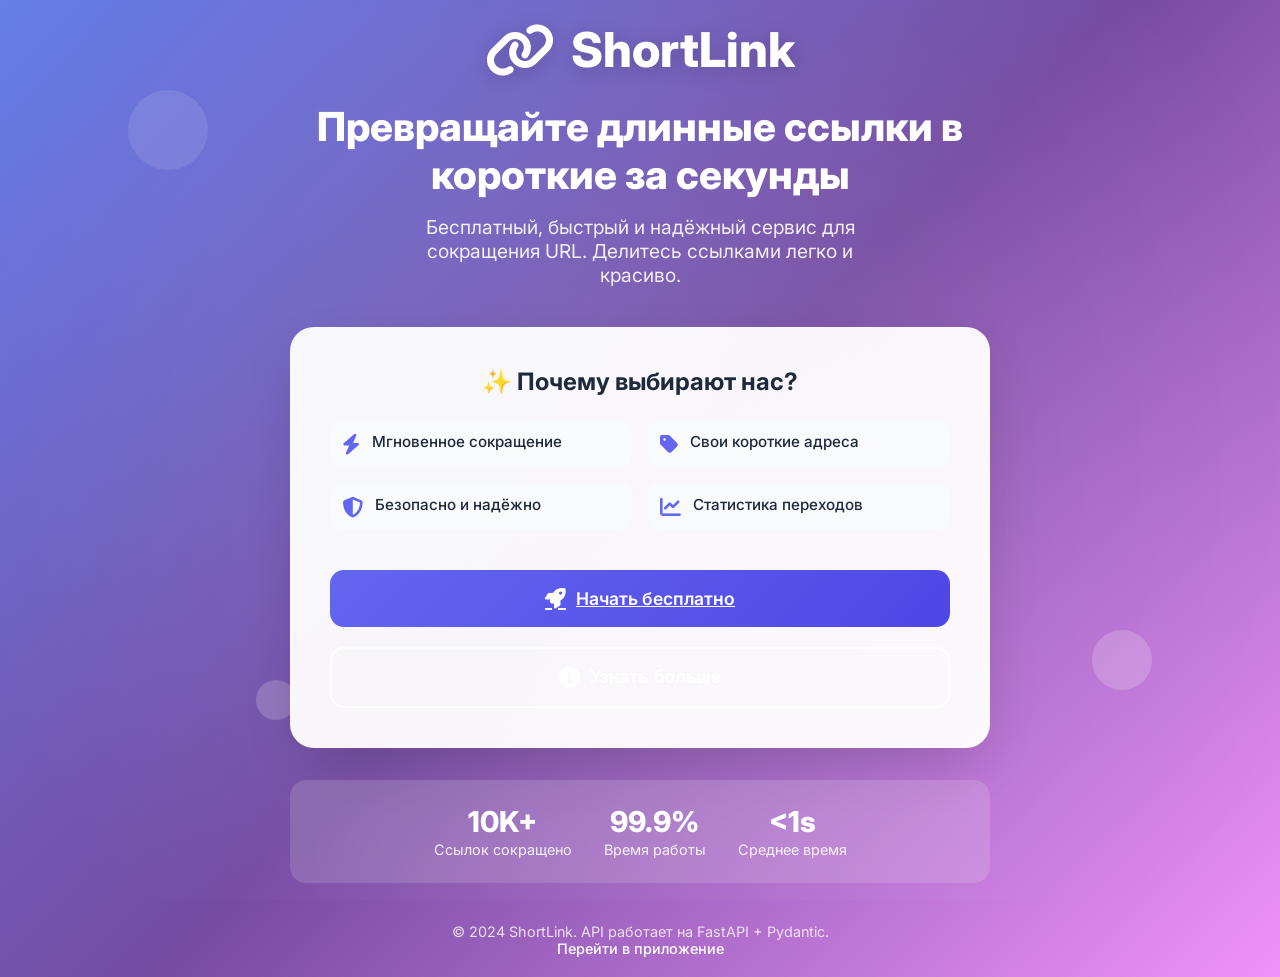
==== frontend/welcome.html @ db288b5a "add frontend" ====
<!DOCTYPE html>
<html lang="ru">
<head>
  <meta charset="UTF-8" />
  <meta name="viewport" content="width=device-width, initial-scale=1.0"/>
  <title>🔗 ShortLink — Сокращайте ссылки с умом</title>
  <link rel="stylesheet" href="css/welcome.css" />
  <link rel="stylesheet" href="https://cdnjs.cloudflare.com/ajax/libs/font-awesome/6.4.0/css/all.min.css"/>
</head>
<body>

  <div class="bg-animation"></div>


  <div class="floating"></div>
  <div class="floating"></div>
  <div class="floating"></div>


  <div class="welcome-container">

    <div class="welcome-logo">
      <i class="fas fa-link"></i>
      <span>ShortLink</span>
    </div>


    <h1 class="welcome-title">Превращайте длинные ссылки в короткие за секунды</h1>
    <p class="welcome-subtitle">
      Бесплатный, быстрый и надёжный сервис для сокращения URL.
      Делитесь ссылками легко и красиво.
    </p>


    <div class="welcome-card">
      <h3>✨ Почему выбирают нас?</h3>

      <div class="features">
        <div class="feature-item">
          <i class="fas fa-bolt"></i>
          <span>Мгновенное сокращение</span>
        </div>
        <div class="feature-item">
          <i class="fas fa-tag"></i>
          <span>Свои короткие адреса</span>
        </div>
        <div class="feature-item">
          <i class="fas fa-shield-alt"></i>
          <span>Безопасно и надёжно</span>
        </div>
        <div class="feature-item">
          <i class="fas fa-chart-line"></i>
          <span>Статистика переходов</span>
        </div>
      </div>


      <div class="btn-group">
        <a href="index.html" class="btn btn-hero" id="startBtn">
          <i class="fas fa-rocket"></i>
          <span>Начать бесплатно</span>
        </a>
        <button class="btn btn-outline-white btn-hero" id="learnBtn">
          <i class="fas fa-info-circle"></i>
          <span>Узнать больше</span>
        </button>
      </div>
    </div>


    <div class="welcome-stats">
      <div class="stat-item">
        <span class="value">10K+</span>
        <span class="label">Ссылок сокращено</span>
      </div>
      <div class="stat-item">
        <span class="value">99.9%</span>
        <span class="label">Время работы</span>
      </div>
      <div class="stat-item">
        <span class="value">&lt;1s</span>
        <span class="label">Среднее время</span>
      </div>
    </div>


    <footer class="welcome-footer">
      <p>© 2024 ShortLink. API работает на FastAPI + Pydantic.<br>
      <a href="index.html">Перейти в приложение</a></p>
    </footer>
  </div>

  <script type="module" src="js/welcome.js"></script>
</body>
</html>
---- frontend/css/welcome.css ----
/* css/welcome.css */
@import url('https://fonts.googleapis.com/css2?family=Inter:wght@400;500;600;700;800&display=swap');
@import './components.css';

:root {
  --primary: #6366f1;
  --primary-dark: #4f46e5;
  --secondary: #ec4899;
  --dark: #1e293b;
  --light: #f8fafc;
  --gray: #64748b;
  --shadow: 0 20px 60px -15px rgba(0,0,0,0.2);
  --radius: 24px;
  --transition: all 0.3s cubic-bezier(0.4, 0, 0.2, 1);
}

* { margin: 0; padding: 0; box-sizing: border-box; }

body {
  font-family: 'Inter', system-ui, -apple-system, sans-serif;
  background: linear-gradient(135deg, #667eea 0%, #764ba2 50%, #f093fb 100%);
  color: var(--dark);
  min-height: 100vh;
  display: flex;
  align-items: center;
  justify-content: center;
  padding: 20px;
  overflow-x: hidden;
}

/* ===== Анимированный фон ===== */
.bg-animation {
  position: fixed;
  top: 0;
  left: 0;
  width: 100%;
  height: 100%;
  z-index: -1;
  overflow: hidden;
}

.bg-animation::before {
  content: '';
  position: absolute;
  width: 150%;
  height: 150%;
  top: -25%;
  left: -25%;
  background: radial-gradient(circle, rgba(255,255,255,0.1) 0%, transparent 60%);
  animation: float 20s linear infinite;
}

@keyframes float {
  0% { transform: rotate(0deg) translateX(0); }
  100% { transform: rotate(360deg) translateX(50px); }
}

/* ===== Hero секция ===== */
.welcome-container {
  text-align: center;
  max-width: 700px;
  animation: fadeInUp 0.8s ease;
}

.welcome-logo {
  display: inline-flex;
  align-items: center;
  gap: 16px;
  font-size: 3rem;
  font-weight: 800;
  color: white;
  margin-bottom: 24px;
  text-shadow: 0 4px 20px rgba(0,0,0,0.2);
}

.welcome-logo i {
  font-size: 3.5rem;
  animation: pulse 2s infinite;
}

.welcome-title {
  font-size: 2.5rem;
  font-weight: 800;
  color: white;
  margin-bottom: 16px;
  line-height: 1.2;
}

.welcome-subtitle {
  font-size: 1.2rem;
  color: rgba(255,255,255,0.9);
  margin-bottom: 40px;
  max-width: 500px;
  margin-left: auto;
  margin-right: auto;
}

/* ===== Карточка с CTA ===== */
.welcome-card {
  background: rgba(255,255,255,0.95);
  border-radius: var(--radius);
  padding: 40px;
  box-shadow: var(--shadow);
  margin-bottom: 32px;
  animation: slideDown 0.6s ease 0.2s both;
}

.welcome-card h3 {
  font-size: 1.5rem;
  margin-bottom: 24px;
  color: var(--dark);
}

.features {
  display: grid;
  grid-template-columns: repeat(2, 1fr);
  gap: 16px;
  margin-bottom: 32px;
  text-align: left;
}

.feature-item {
  display: flex;
  align-items: flex-start;
  gap: 12px;
  padding: 12px;
  background: var(--light);
  border-radius: 12px;
  transition: var(--transition);
}

.feature-item:hover {
  transform: translateX(4px);
  background: white;
  box-shadow: 0 4px 12px rgba(0,0,0,0.08);
}

.feature-item i {
  color: var(--primary);
  font-size: 1.3rem;
  margin-top: 2px;
}

.feature-item span {
  font-size: 0.95rem;
  font-weight: 500;
  color: var(--dark);
}

/* ===== Кнопки ===== */
.btn-group {
  display: flex;
  gap: 12px;
  justify-content: center;
  flex-wrap: wrap;
}

.btn-hero {
  padding: 18px 32px;
  font-size: 1.1rem;
  border-radius: 14px;
  min-width: 200px;
}

.btn-hero i { font-size: 1.3rem; }

.btn-outline-white {
  background: transparent;
  border: 2px solid white;
  color: white;
}

.btn-outline-white:hover {
  background: white;
  color: var(--primary);
}

/* ===== Статистика ===== */
.welcome-stats {
  display: flex;
  justify-content: center;
  gap: 32px;
  padding: 24px;
  background: rgba(255,255,255,0.15);
  border-radius: 16px;
  backdrop-filter: blur(10px);
  animation: fadeIn 0.8s ease 0.4s both;
}

.stat-item { text-align: center; color: white; }
.stat-item .value {
  font-size: 1.8rem;
  font-weight: 800;
  display: block;
}
.stat-item .label {
  font-size: 0.9rem;
  opacity: 0.9;
}

/* ===== Footer ===== */
.welcome-footer {
  margin-top: 40px;
  color: rgba(255,255,255,0.8);
  font-size: 0.9rem;
  animation: fadeIn 1s ease 0.6s both;
}

.welcome-footer a {
  color: white;
  text-decoration: none;
  font-weight: 500;
}

.welcome-footer a:hover { text-decoration: underline; }

/* ===== Responsive ===== */
@media (max-width: 640px) {
  .welcome-title { font-size: 2rem; }
  .welcome-subtitle { font-size: 1.1rem; }
  .welcome-card { padding: 28px 20px; }
  .features { grid-template-columns: 1fr; }
  .welcome-stats { flex-direction: column; gap: 16px; }
  .btn-group { flex-direction: column; }
  .btn-hero { width: 100%; }
}

/* ===== Floating elements ===== */
.floating {
  position: absolute;
  border-radius: 50%;
  background: rgba(255,255,255,0.1);
  animation: float 6s ease-in-out infinite;
  pointer-events: none;
}

.floating:nth-child(1) { width: 80px; height: 80px; top: 10%; left: 10%; animation-delay: 0s; }
.floating:nth-child(2) { width: 60px; height: 60px; top: 70%; right: 10%; animation-delay: 2s; }
.floating:nth-child(3) { width: 40px; height: 40px; bottom: 20%; left: 20%; animation-delay: 4s; }

@keyframes float {
  0%, 100% { transform: translateY(0) rotate(0deg); }
  50% { transform: translateY(-20px) rotate(180deg); }
}
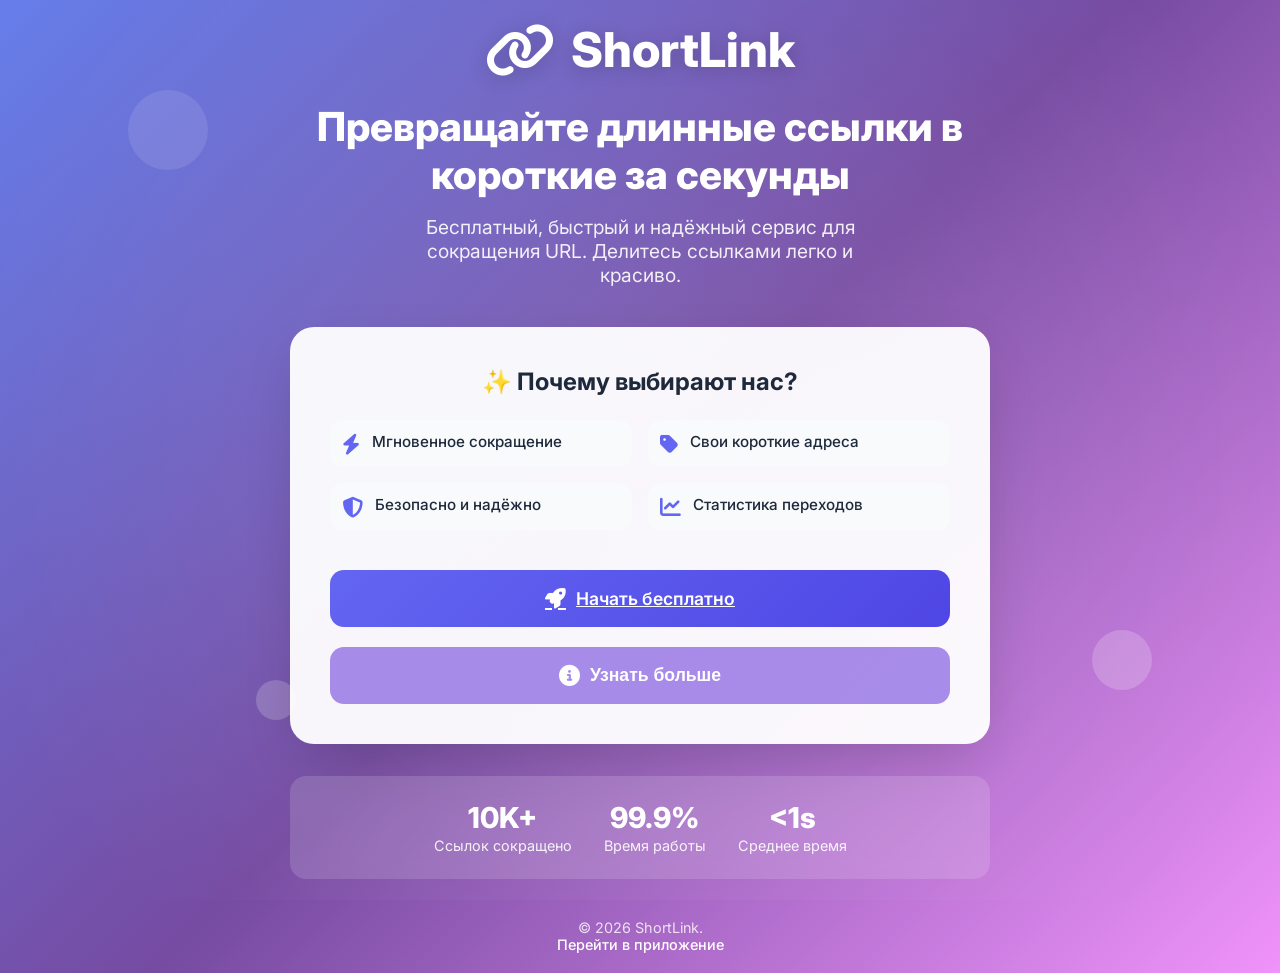
==== commit 52ca3112: "change frontend" ====
--- a/frontend/welcome.html
+++ b/frontend/welcome.html
@@ -85,7 +85,7 @@
 
 
     <footer class="welcome-footer">
-      <p>© 2024 ShortLink. API работает на FastAPI + Pydantic.<br>
+      <p>© 2026 ShortLink. <br>
       <a href="index.html">Перейти в приложение</a></p>
     </footer>
   </div>
--- a/frontend/css/welcome.css
+++ b/frontend/css/welcome.css
@@ -1,4 +1,3 @@
-/* css/welcome.css */
 @import url('https://fonts.googleapis.com/css2?family=Inter:wght@400;500;600;700;800&display=swap');
 @import './components.css';
 
@@ -28,7 +27,7 @@
   overflow-x: hidden;
 }
 
-/* ===== Анимированный фон ===== */
+
 .bg-animation {
   position: fixed;
   top: 0;
@@ -55,7 +54,7 @@
   100% { transform: rotate(360deg) translateX(50px); }
 }
 
-/* ===== Hero секция ===== */
+
 .welcome-container {
   text-align: center;
   max-width: 700px;
@@ -95,7 +94,7 @@
   margin-right: auto;
 }
 
-/* ===== Карточка с CTA ===== */
+
 .welcome-card {
   background: rgba(255,255,255,0.95);
   border-radius: var(--radius);
@@ -147,7 +146,7 @@
   color: var(--dark);
 }
 
-/* ===== Кнопки ===== */
+
 .btn-group {
   display: flex;
   gap: 12px;
@@ -165,8 +164,8 @@
 .btn-hero i { font-size: 1.3rem; }
 
 .btn-outline-white {
-  background: transparent;
-  border: 2px solid white;
+  background: #6330d98a;
+  border: #5035c5;
   color: white;
 }
 
@@ -175,7 +174,7 @@
   color: var(--primary);
 }
 
-/* ===== Статистика ===== */
+
 .welcome-stats {
   display: flex;
   justify-content: center;
@@ -198,7 +197,7 @@
   opacity: 0.9;
 }
 
-/* ===== Footer ===== */
+
 .welcome-footer {
   margin-top: 40px;
   color: rgba(255,255,255,0.8);
@@ -214,7 +213,7 @@
 
 .welcome-footer a:hover { text-decoration: underline; }
 
-/* ===== Responsive ===== */
+
 @media (max-width: 640px) {
   .welcome-title { font-size: 2rem; }
   .welcome-subtitle { font-size: 1.1rem; }
@@ -225,7 +224,7 @@
   .btn-hero { width: 100%; }
 }
 
-/* ===== Floating elements ===== */
+
 .floating {
   position: absolute;
   border-radius: 50%;
